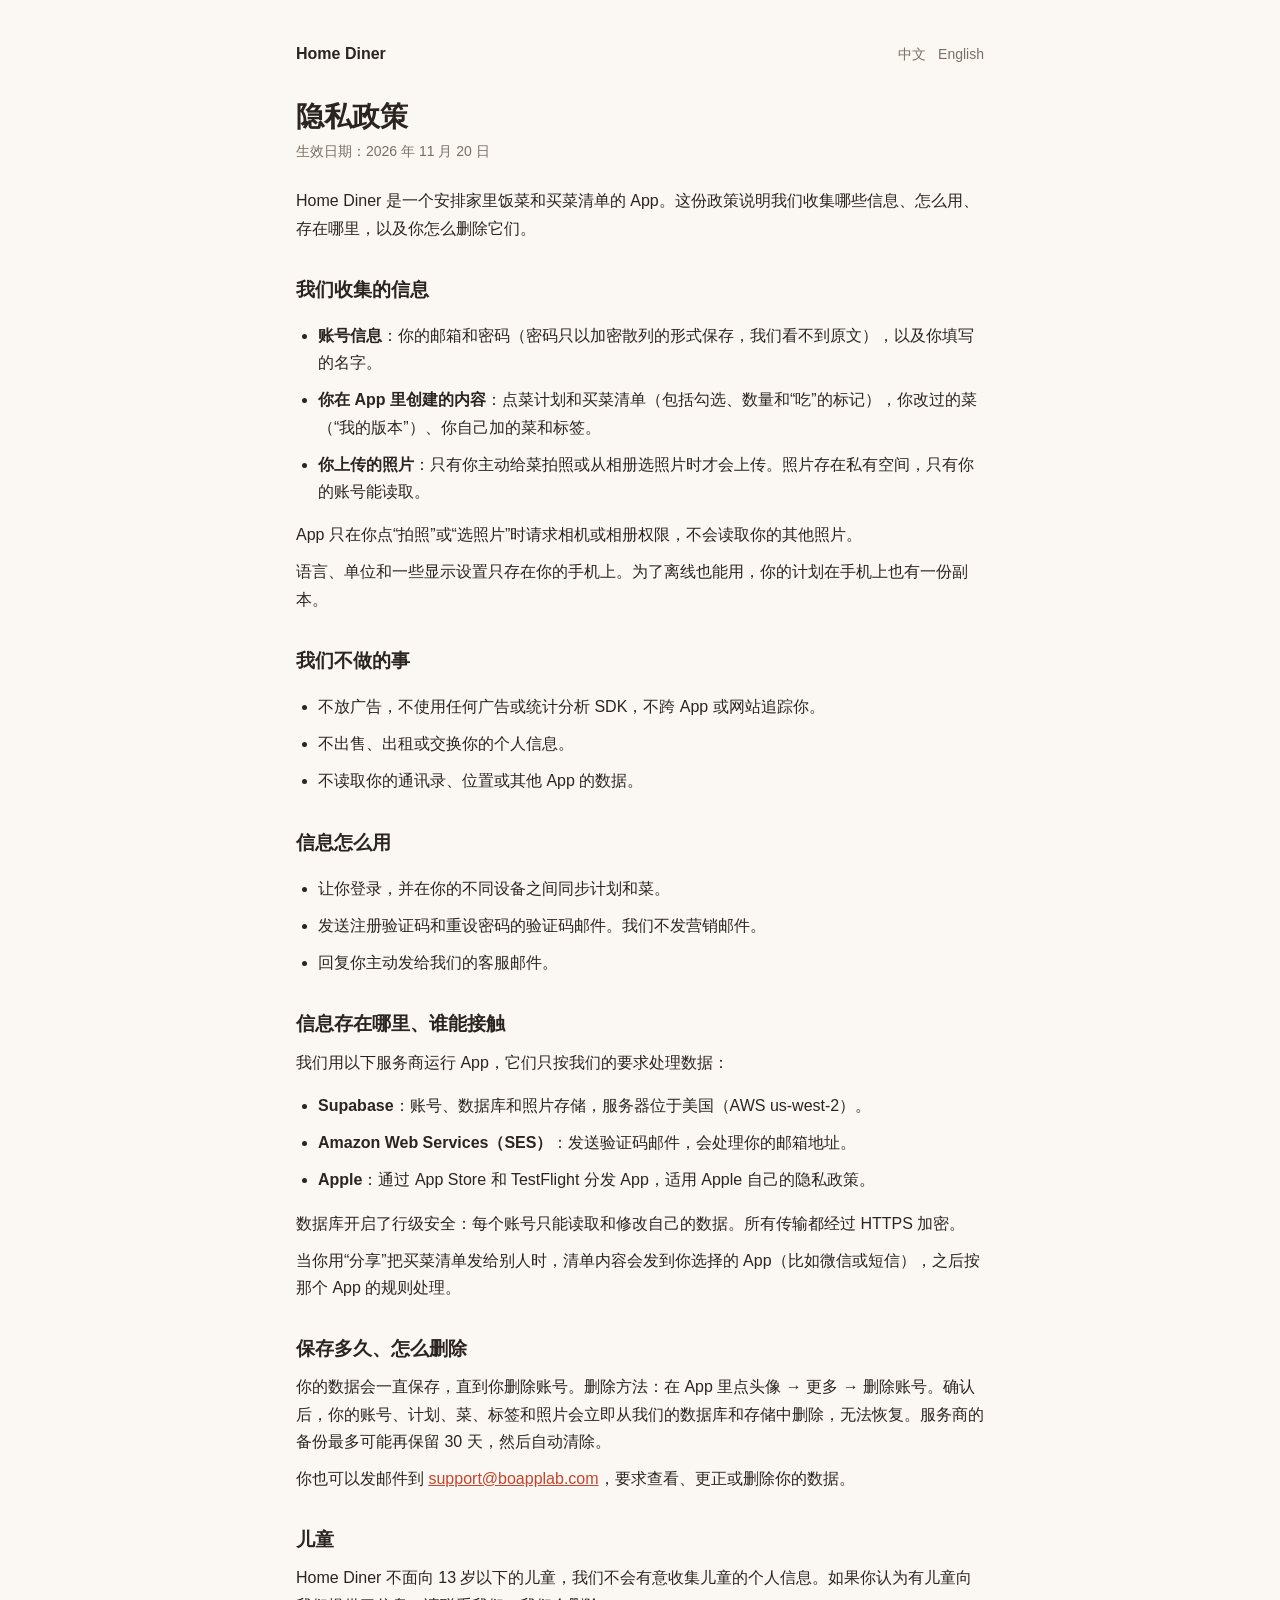
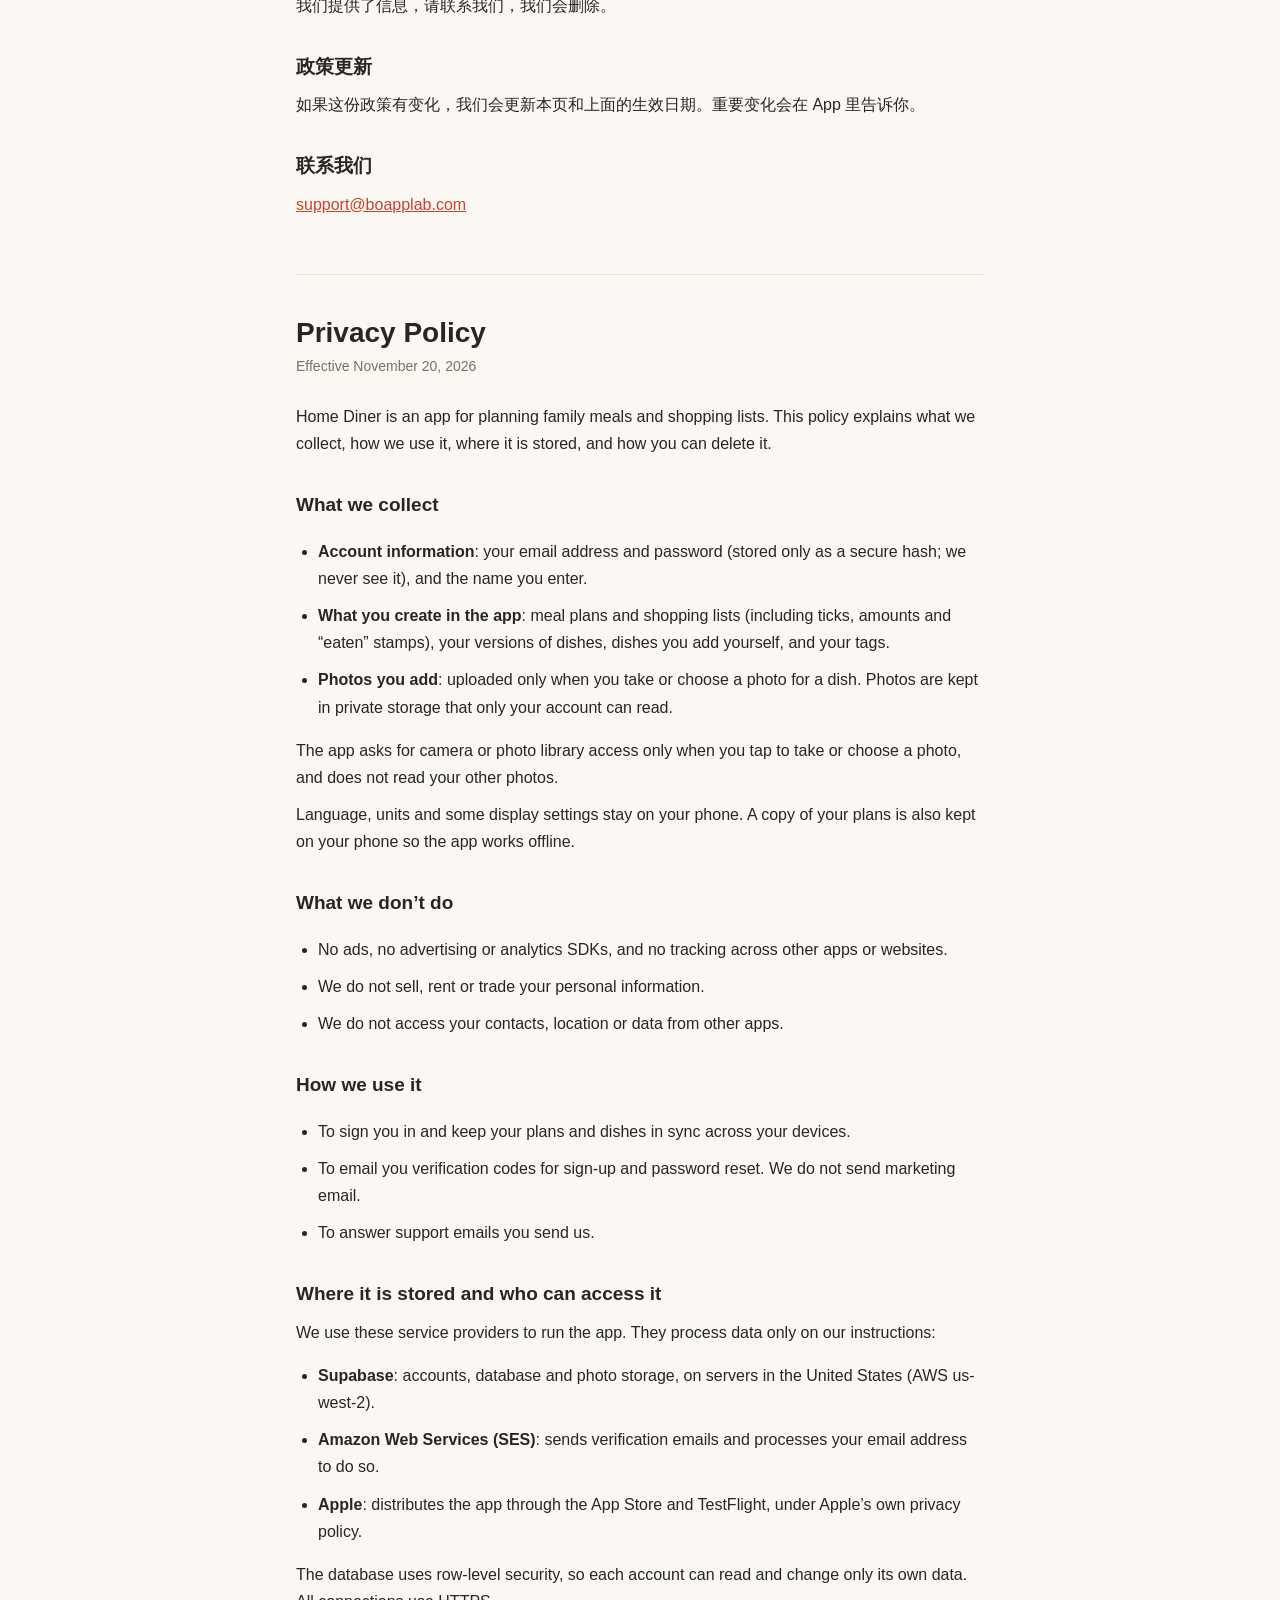
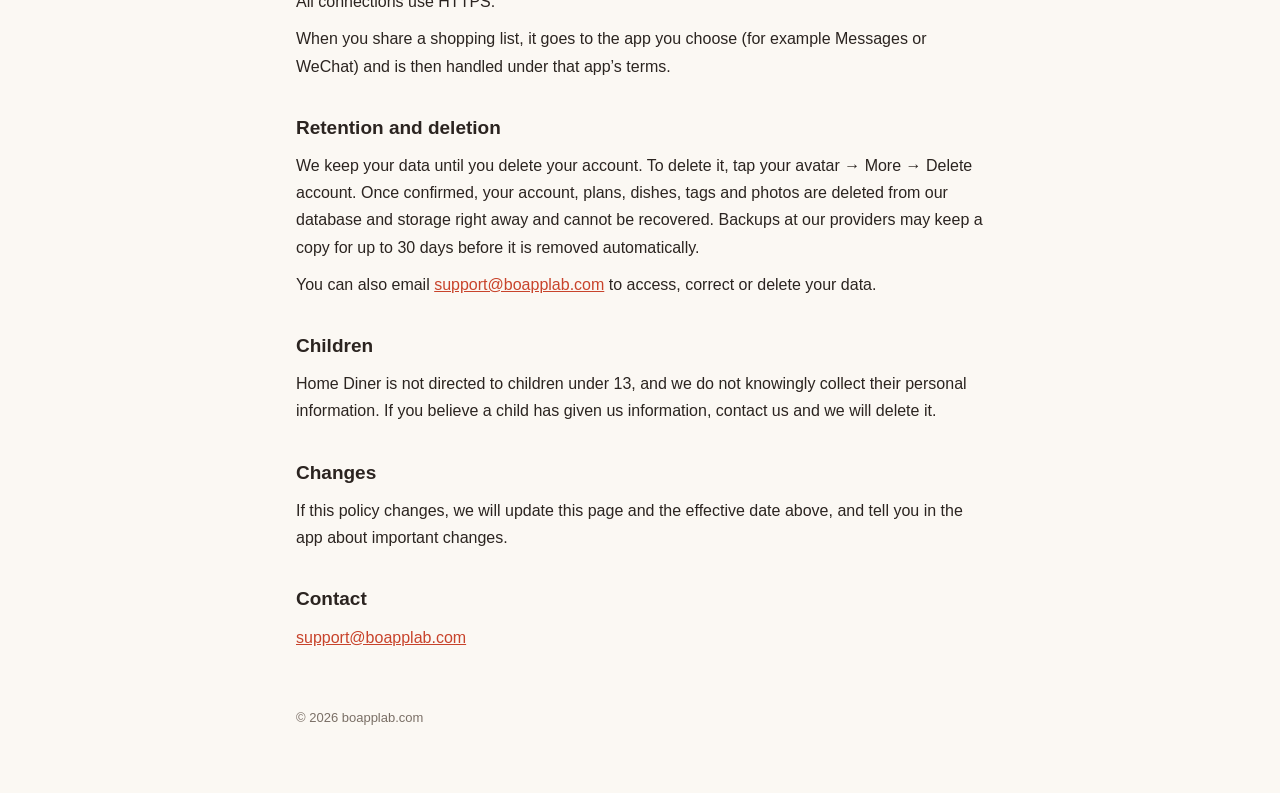
==== homediner/privacy/index.html @ b9cf9828 "Home Diner privacy policy and support pages App Store Connect needs a privacy policy URL and a suppo" ====
<!doctype html>
<html lang="zh-CN">
<head>
<meta charset="utf-8">
<meta name="viewport" content="width=device-width, initial-scale=1">
<title>Home Diner 隐私政策 · Privacy Policy</title>
<link rel="stylesheet" href="/style.css">
</head>
<body>
<main>
<header class="site">
  <a class="home" href="/homediner/support/">Home Diner</a>
  <nav class="lang"><a href="#zh">中文</a><a href="#en">English</a></nav>
</header>

<section class="lang-block" id="zh" lang="zh-CN">
<h1>隐私政策</h1>
<p class="meta">生效日期：2026 年 11 月 20 日</p>

<p>Home Diner 是一个安排家里饭菜和买菜清单的 App。这份政策说明我们收集哪些信息、怎么用、存在哪里，以及你怎么删除它们。</p>

<h2>我们收集的信息</h2>
<ul>
  <li><strong>账号信息</strong>：你的邮箱和密码（密码只以加密散列的形式保存，我们看不到原文），以及你填写的名字。</li>
  <li><strong>你在 App 里创建的内容</strong>：点菜计划和买菜清单（包括勾选、数量和“吃”的标记），你改过的菜（“我的版本”）、你自己加的菜和标签。</li>
  <li><strong>你上传的照片</strong>：只有你主动给菜拍照或从相册选照片时才会上传。照片存在私有空间，只有你的账号能读取。</li>
</ul>
<p>App 只在你点“拍照”或“选照片”时请求相机或相册权限，不会读取你的其他照片。</p>
<p>语言、单位和一些显示设置只存在你的手机上。为了离线也能用，你的计划在手机上也有一份副本。</p>

<h2>我们不做的事</h2>
<ul>
  <li>不放广告，不使用任何广告或统计分析 SDK，不跨 App 或网站追踪你。</li>
  <li>不出售、出租或交换你的个人信息。</li>
  <li>不读取你的通讯录、位置或其他 App 的数据。</li>
</ul>

<h2>信息怎么用</h2>
<ul>
  <li>让你登录，并在你的不同设备之间同步计划和菜。</li>
  <li>发送注册验证码和重设密码的验证码邮件。我们不发营销邮件。</li>
  <li>回复你主动发给我们的客服邮件。</li>
</ul>

<h2>信息存在哪里、谁能接触</h2>
<p>我们用以下服务商运行 App，它们只按我们的要求处理数据：</p>
<ul>
  <li><strong>Supabase</strong>：账号、数据库和照片存储，服务器位于美国（AWS us-west-2）。</li>
  <li><strong>Amazon Web Services（SES）</strong>：发送验证码邮件，会处理你的邮箱地址。</li>
  <li><strong>Apple</strong>：通过 App Store 和 TestFlight 分发 App，适用 Apple 自己的隐私政策。</li>
</ul>
<p>数据库开启了行级安全：每个账号只能读取和修改自己的数据。所有传输都经过 HTTPS 加密。</p>
<p>当你用“分享”把买菜清单发给别人时，清单内容会发到你选择的 App（比如微信或短信），之后按那个 App 的规则处理。</p>

<h2>保存多久、怎么删除</h2>
<p>你的数据会一直保存，直到你删除账号。删除方法：在 App 里点头像 → 更多 → 删除账号。确认后，你的账号、计划、菜、标签和照片会立即从我们的数据库和存储中删除，无法恢复。服务商的备份最多可能再保留 30 天，然后自动清除。</p>
<p>你也可以发邮件到 <a href="mailto:support@boapplab.com">support@boapplab.com</a>，要求查看、更正或删除你的数据。</p>

<h2>儿童</h2>
<p>Home Diner 不面向 13 岁以下的儿童，我们不会有意收集儿童的个人信息。如果你认为有儿童向我们提供了信息，请联系我们，我们会删除。</p>

<h2>政策更新</h2>
<p>如果这份政策有变化，我们会更新本页和上面的生效日期。重要变化会在 App 里告诉你。</p>

<h2>联系我们</h2>
<p><a href="mailto:support@boapplab.com">support@boapplab.com</a></p>
</section>

<section class="lang-block" id="en" lang="en">
<h1>Privacy Policy</h1>
<p class="meta">Effective November 20, 2026</p>

<p>Home Diner is an app for planning family meals and shopping lists. This policy explains what we collect, how we use it, where it is stored, and how you can delete it.</p>

<h2>What we collect</h2>
<ul>
  <li><strong>Account information</strong>: your email address and password (stored only as a secure hash; we never see it), and the name you enter.</li>
  <li><strong>What you create in the app</strong>: meal plans and shopping lists (including ticks, amounts and “eaten” stamps), your versions of dishes, dishes you add yourself, and your tags.</li>
  <li><strong>Photos you add</strong>: uploaded only when you take or choose a photo for a dish. Photos are kept in private storage that only your account can read.</li>
</ul>
<p>The app asks for camera or photo library access only when you tap to take or choose a photo, and does not read your other photos.</p>
<p>Language, units and some display settings stay on your phone. A copy of your plans is also kept on your phone so the app works offline.</p>

<h2>What we don’t do</h2>
<ul>
  <li>No ads, no advertising or analytics SDKs, and no tracking across other apps or websites.</li>
  <li>We do not sell, rent or trade your personal information.</li>
  <li>We do not access your contacts, location or data from other apps.</li>
</ul>

<h2>How we use it</h2>
<ul>
  <li>To sign you in and keep your plans and dishes in sync across your devices.</li>
  <li>To email you verification codes for sign-up and password reset. We do not send marketing email.</li>
  <li>To answer support emails you send us.</li>
</ul>

<h2>Where it is stored and who can access it</h2>
<p>We use these service providers to run the app. They process data only on our instructions:</p>
<ul>
  <li><strong>Supabase</strong>: accounts, database and photo storage, on servers in the United States (AWS us-west-2).</li>
  <li><strong>Amazon Web Services (SES)</strong>: sends verification emails and processes your email address to do so.</li>
  <li><strong>Apple</strong>: distributes the app through the App Store and TestFlight, under Apple’s own privacy policy.</li>
</ul>
<p>The database uses row-level security, so each account can read and change only its own data. All connections use HTTPS.</p>
<p>When you share a shopping list, it goes to the app you choose (for example Messages or WeChat) and is then handled under that app’s terms.</p>

<h2>Retention and deletion</h2>
<p>We keep your data until you delete your account. To delete it, tap your avatar → More → Delete account. Once confirmed, your account, plans, dishes, tags and photos are deleted from our database and storage right away and cannot be recovered. Backups at our providers may keep a copy for up to 30 days before it is removed automatically.</p>
<p>You can also email <a href="mailto:support@boapplab.com">support@boapplab.com</a> to access, correct or delete your data.</p>

<h2>Children</h2>
<p>Home Diner is not directed to children under 13, and we do not knowingly collect their personal information. If you believe a child has given us information, contact us and we will delete it.</p>

<h2>Changes</h2>
<p>If this policy changes, we will update this page and the effective date above, and tell you in the app about important changes.</p>

<h2>Contact</h2>
<p><a href="mailto:support@boapplab.com">support@boapplab.com</a></p>
</section>

<footer>© 2026 boapplab.com</footer>
</main>
</body>
</html>
---- style.css ----
:root {
  --bg: #fbf8f3;
  --text: #2b2420;
  --muted: #7a6f66;
  --accent: #c8432b;
  --line: #e8e0d6;
  --card: #ffffff;
  color-scheme: light dark;
}
@media (prefers-color-scheme: dark) {
  :root {
    --bg: #1c1916;
    --text: #efe8e0;
    --muted: #a89d92;
    --accent: #ef6a50;
    --line: #3a332d;
    --card: #25211d;
  }
}
* { box-sizing: border-box; }
body {
  margin: 0;
  background: var(--bg);
  color: var(--text);
  font: 16px/1.7 -apple-system, BlinkMacSystemFont, "PingFang SC", "Hiragino Sans GB", "Segoe UI", Roboto, "Noto Sans SC", sans-serif;
}
main { max-width: 720px; margin: 0 auto; padding: 40px 16px 64px; }
header.site { display: flex; align-items: center; justify-content: space-between; gap: 12px; margin-bottom: 32px; }
header.site a.home { color: var(--text); text-decoration: none; font-weight: 600; }
nav.lang a { color: var(--muted); text-decoration: none; margin-left: 12px; font-size: 14px; }
nav.lang a:hover { color: var(--accent); }
h1 { font-size: 28px; line-height: 1.3; margin: 0 0 4px; }
h2 { font-size: 19px; margin: 32px 0 8px; }
p, li { margin: 0 0 10px; }
ul { padding-left: 22px; }
a { color: var(--accent); }
.meta { color: var(--muted); font-size: 14px; margin-bottom: 24px; }
section.lang-block + section.lang-block { margin-top: 56px; padding-top: 40px; border-top: 1px solid var(--line); }
.card { background: var(--card); border: 1px solid var(--line); border-radius: 14px; padding: 18px 20px; margin: 16px 0; }
.card h3 { margin: 0 0 4px; font-size: 17px; }
.card p { margin: 0; color: var(--muted); }
.mail { font-size: 18px; font-weight: 600; }
footer { margin-top: 56px; color: var(--muted); font-size: 13px; }
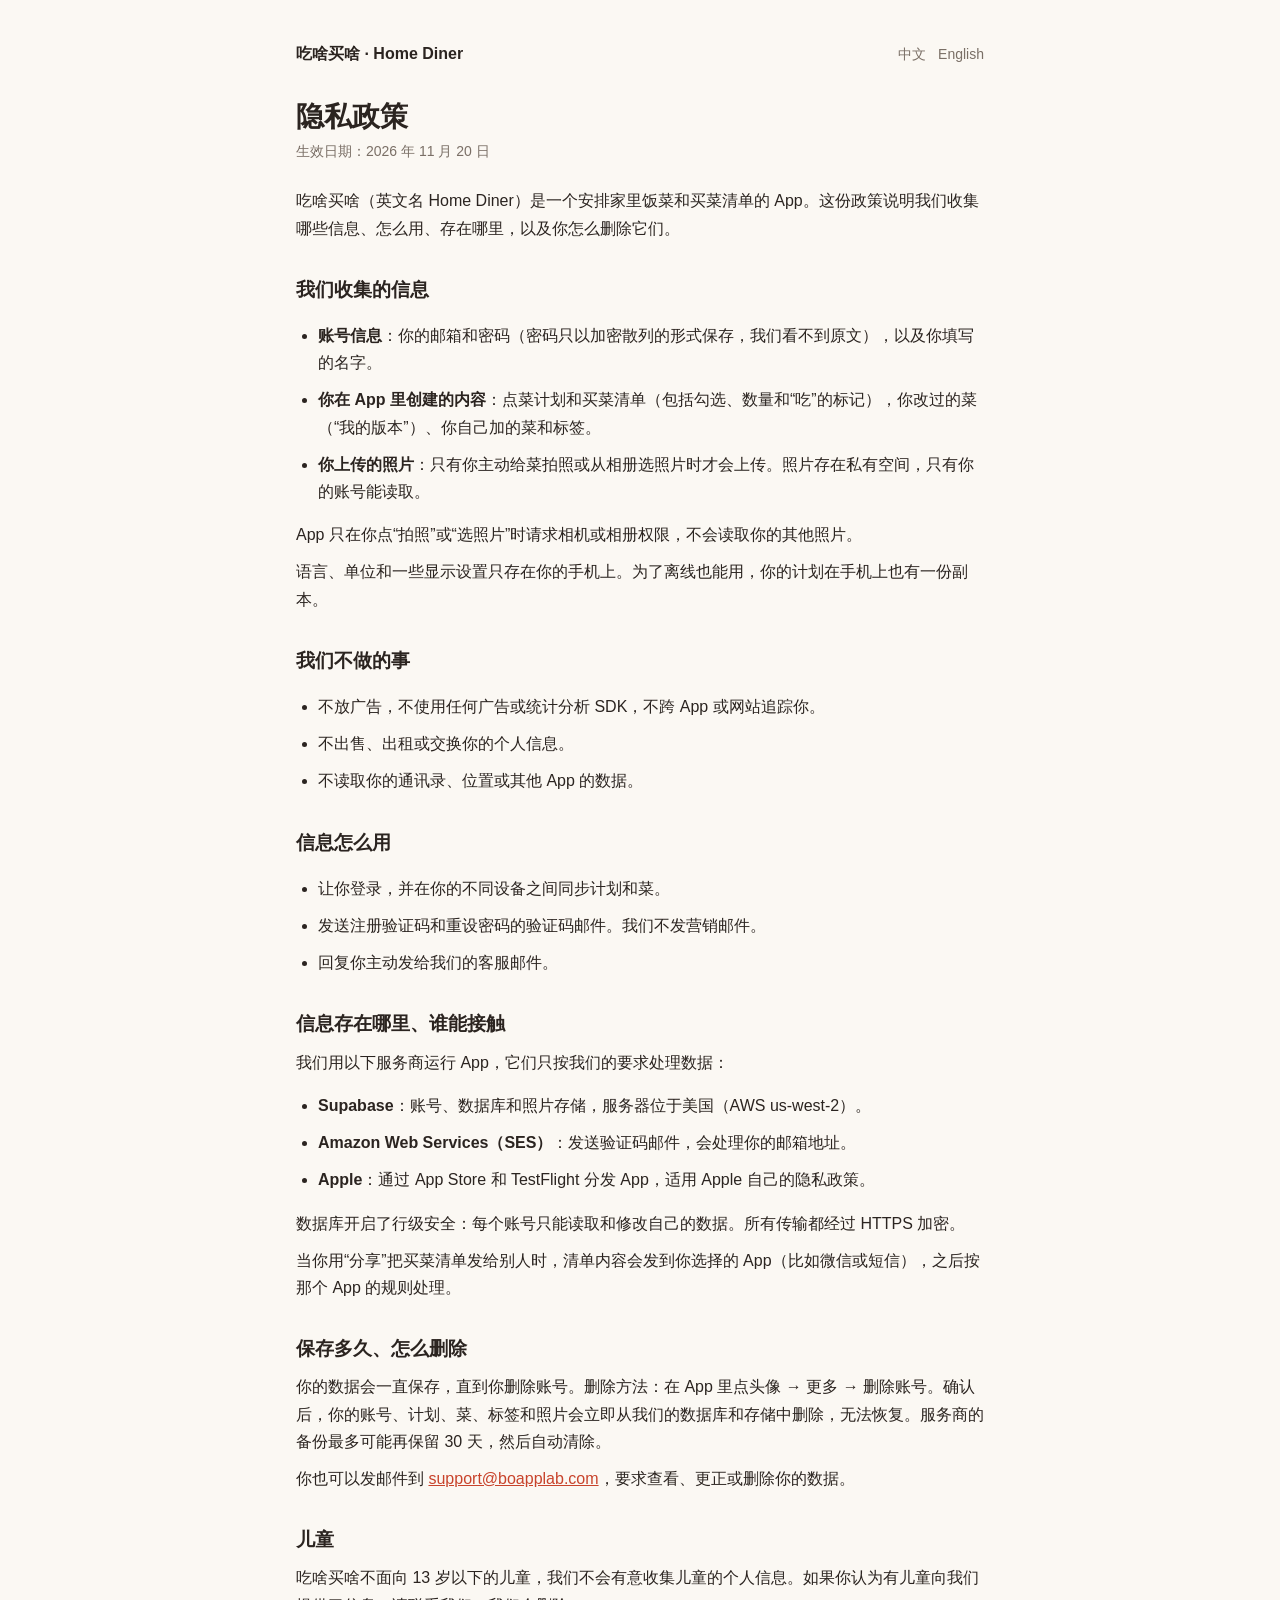
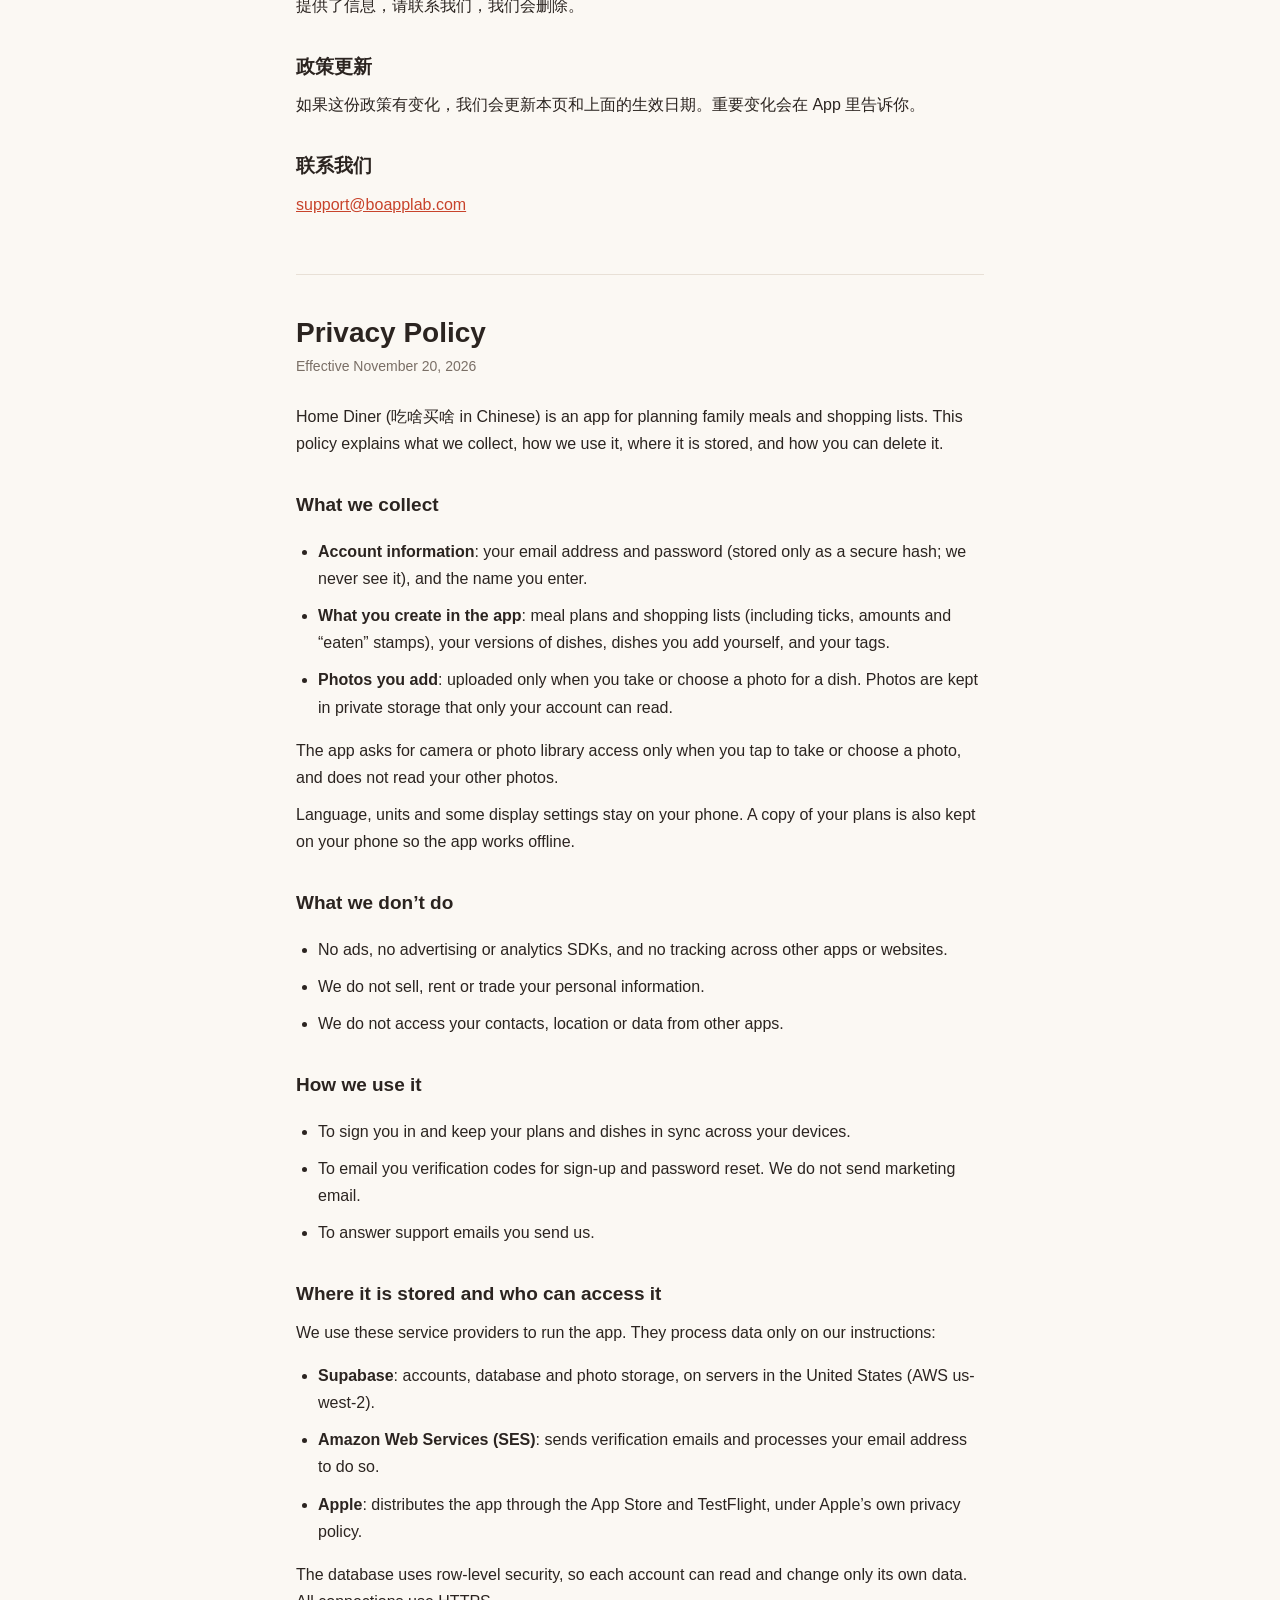
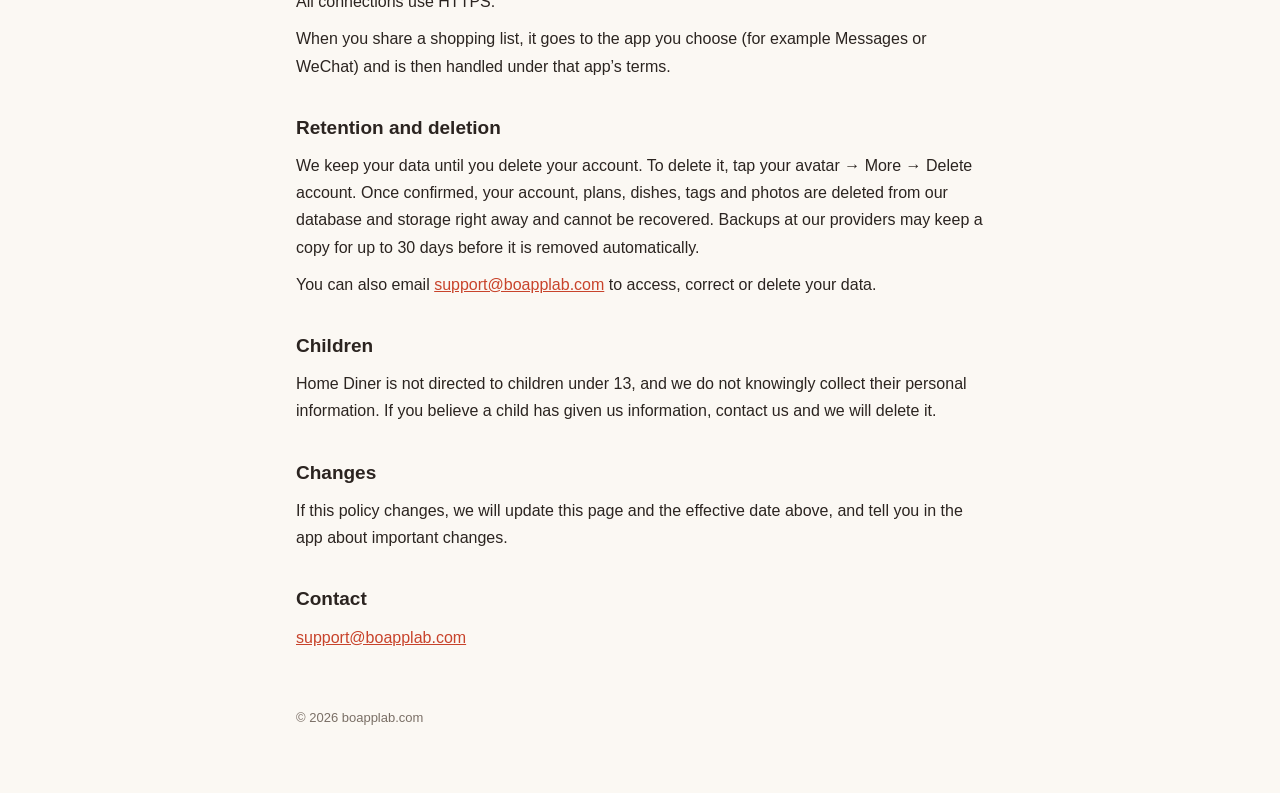
==== commit 2cb8a4df: "Home Diner's Chinese name is now 吃啥买啥 Co-Authored-By: Claude Opus 5.5 <noreply@anthropic.com>" ====
--- a/homediner/privacy/index.html
+++ b/homediner/privacy/index.html
@@ -3,13 +3,13 @@
 <head>
 <meta charset="utf-8">
 <meta name="viewport" content="width=device-width, initial-scale=1">
-<title>Home Diner 隐私政策 · Privacy Policy</title>
+<title>吃啥买啥 隐私政策 · Home Diner Privacy Policy</title>
 <link rel="stylesheet" href="/style.css">
 </head>
 <body>
 <main>
 <header class="site">
-  <a class="home" href="/homediner/support/">Home Diner</a>
+  <a class="home" href="/homediner/support/">吃啥买啥 · Home Diner</a>
   <nav class="lang"><a href="#zh">中文</a><a href="#en">English</a></nav>
 </header>
 
@@ -17,7 +17,7 @@
 <h1>隐私政策</h1>
 <p class="meta">生效日期：2026 年 11 月 20 日</p>
 
-<p>Home Diner 是一个安排家里饭菜和买菜清单的 App。这份政策说明我们收集哪些信息、怎么用、存在哪里，以及你怎么删除它们。</p>
+<p>吃啥买啥（英文名 Home Diner）是一个安排家里饭菜和买菜清单的 App。这份政策说明我们收集哪些信息、怎么用、存在哪里，以及你怎么删除它们。</p>
 
 <h2>我们收集的信息</h2>
 <ul>
@@ -57,7 +57,7 @@
 <p>你也可以发邮件到 <a href="mailto:support@boapplab.com">support@boapplab.com</a>，要求查看、更正或删除你的数据。</p>
 
 <h2>儿童</h2>
-<p>Home Diner 不面向 13 岁以下的儿童，我们不会有意收集儿童的个人信息。如果你认为有儿童向我们提供了信息，请联系我们，我们会删除。</p>
+<p>吃啥买啥不面向 13 岁以下的儿童，我们不会有意收集儿童的个人信息。如果你认为有儿童向我们提供了信息，请联系我们，我们会删除。</p>
 
 <h2>政策更新</h2>
 <p>如果这份政策有变化，我们会更新本页和上面的生效日期。重要变化会在 App 里告诉你。</p>
@@ -70,7 +70,7 @@
 <h1>Privacy Policy</h1>
 <p class="meta">Effective November 20, 2026</p>
 
-<p>Home Diner is an app for planning family meals and shopping lists. This policy explains what we collect, how we use it, where it is stored, and how you can delete it.</p>
+<p>Home Diner (吃啥买啥 in Chinese) is an app for planning family meals and shopping lists. This policy explains what we collect, how we use it, where it is stored, and how you can delete it.</p>
 
 <h2>What we collect</h2>
 <ul>
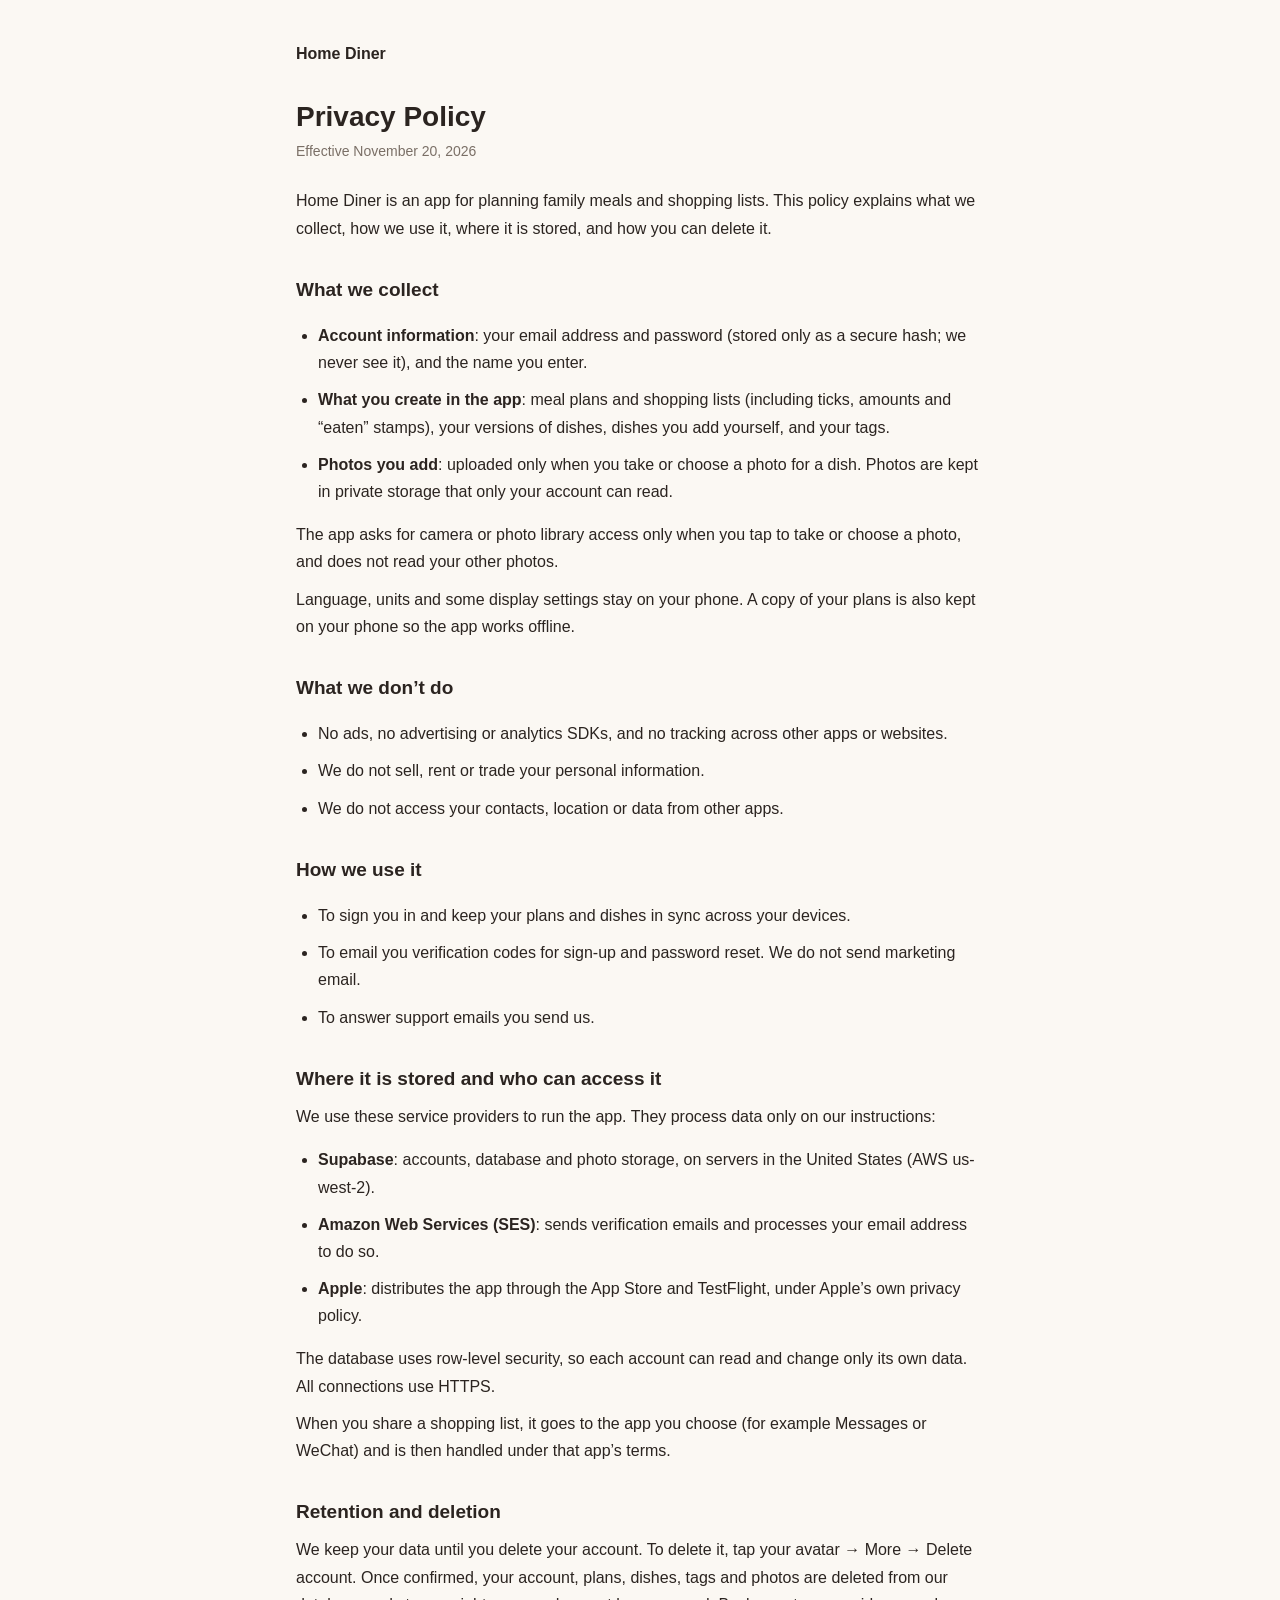
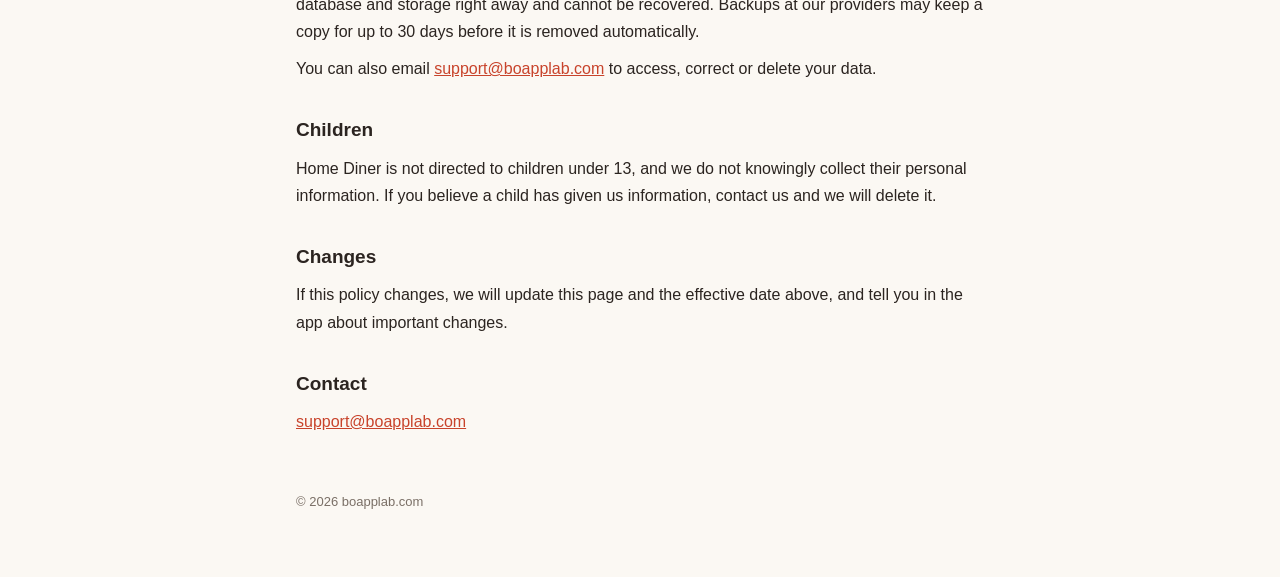
==== commit b10023fa: "Home Diner pages in English only Everything we show or send outside the app is English by default (u" ====
--- a/homediner/privacy/index.html
+++ b/homediner/privacy/index.html
@@ -1,76 +1,22 @@
 <!doctype html>
-<html lang="zh-CN">
+<html lang="en">
 <head>
 <meta charset="utf-8">
 <meta name="viewport" content="width=device-width, initial-scale=1">
-<title>吃啥买啥 隐私政策 · Home Diner Privacy Policy</title>
+<title>Home Diner Privacy Policy</title>
 <link rel="stylesheet" href="/style.css">
 </head>
 <body>
 <main>
 <header class="site">
-  <a class="home" href="/homediner/support/">吃啥买啥 · Home Diner</a>
-  <nav class="lang"><a href="#zh">中文</a><a href="#en">English</a></nav>
+  <a class="home" href="/homediner/support/">Home Diner</a>
 </header>
-
-<section class="lang-block" id="zh" lang="zh-CN">
-<h1>隐私政策</h1>
-<p class="meta">生效日期：2026 年 11 月 20 日</p>
-
-<p>吃啥买啥（英文名 Home Diner）是一个安排家里饭菜和买菜清单的 App。这份政策说明我们收集哪些信息、怎么用、存在哪里，以及你怎么删除它们。</p>
-
-<h2>我们收集的信息</h2>
-<ul>
-  <li><strong>账号信息</strong>：你的邮箱和密码（密码只以加密散列的形式保存，我们看不到原文），以及你填写的名字。</li>
-  <li><strong>你在 App 里创建的内容</strong>：点菜计划和买菜清单（包括勾选、数量和“吃”的标记），你改过的菜（“我的版本”）、你自己加的菜和标签。</li>
-  <li><strong>你上传的照片</strong>：只有你主动给菜拍照或从相册选照片时才会上传。照片存在私有空间，只有你的账号能读取。</li>
-</ul>
-<p>App 只在你点“拍照”或“选照片”时请求相机或相册权限，不会读取你的其他照片。</p>
-<p>语言、单位和一些显示设置只存在你的手机上。为了离线也能用，你的计划在手机上也有一份副本。</p>
-
-<h2>我们不做的事</h2>
-<ul>
-  <li>不放广告，不使用任何广告或统计分析 SDK，不跨 App 或网站追踪你。</li>
-  <li>不出售、出租或交换你的个人信息。</li>
-  <li>不读取你的通讯录、位置或其他 App 的数据。</li>
-</ul>
-
-<h2>信息怎么用</h2>
-<ul>
-  <li>让你登录，并在你的不同设备之间同步计划和菜。</li>
-  <li>发送注册验证码和重设密码的验证码邮件。我们不发营销邮件。</li>
-  <li>回复你主动发给我们的客服邮件。</li>
-</ul>
-
-<h2>信息存在哪里、谁能接触</h2>
-<p>我们用以下服务商运行 App，它们只按我们的要求处理数据：</p>
-<ul>
-  <li><strong>Supabase</strong>：账号、数据库和照片存储，服务器位于美国（AWS us-west-2）。</li>
-  <li><strong>Amazon Web Services（SES）</strong>：发送验证码邮件，会处理你的邮箱地址。</li>
-  <li><strong>Apple</strong>：通过 App Store 和 TestFlight 分发 App，适用 Apple 自己的隐私政策。</li>
-</ul>
-<p>数据库开启了行级安全：每个账号只能读取和修改自己的数据。所有传输都经过 HTTPS 加密。</p>
-<p>当你用“分享”把买菜清单发给别人时，清单内容会发到你选择的 App（比如微信或短信），之后按那个 App 的规则处理。</p>
-
-<h2>保存多久、怎么删除</h2>
-<p>你的数据会一直保存，直到你删除账号。删除方法：在 App 里点头像 → 更多 → 删除账号。确认后，你的账号、计划、菜、标签和照片会立即从我们的数据库和存储中删除，无法恢复。服务商的备份最多可能再保留 30 天，然后自动清除。</p>
-<p>你也可以发邮件到 <a href="mailto:support@boapplab.com">support@boapplab.com</a>，要求查看、更正或删除你的数据。</p>
-
-<h2>儿童</h2>
-<p>吃啥买啥不面向 13 岁以下的儿童，我们不会有意收集儿童的个人信息。如果你认为有儿童向我们提供了信息，请联系我们，我们会删除。</p>
-
-<h2>政策更新</h2>
-<p>如果这份政策有变化，我们会更新本页和上面的生效日期。重要变化会在 App 里告诉你。</p>
-
-<h2>联系我们</h2>
-<p><a href="mailto:support@boapplab.com">support@boapplab.com</a></p>
-</section>
 
 <section class="lang-block" id="en" lang="en">
 <h1>Privacy Policy</h1>
 <p class="meta">Effective November 20, 2026</p>
 
-<p>Home Diner (吃啥买啥 in Chinese) is an app for planning family meals and shopping lists. This policy explains what we collect, how we use it, where it is stored, and how you can delete it.</p>
+<p>Home Diner is an app for planning family meals and shopping lists. This policy explains what we collect, how we use it, where it is stored, and how you can delete it.</p>
 
 <h2>What we collect</h2>
 <ul>
